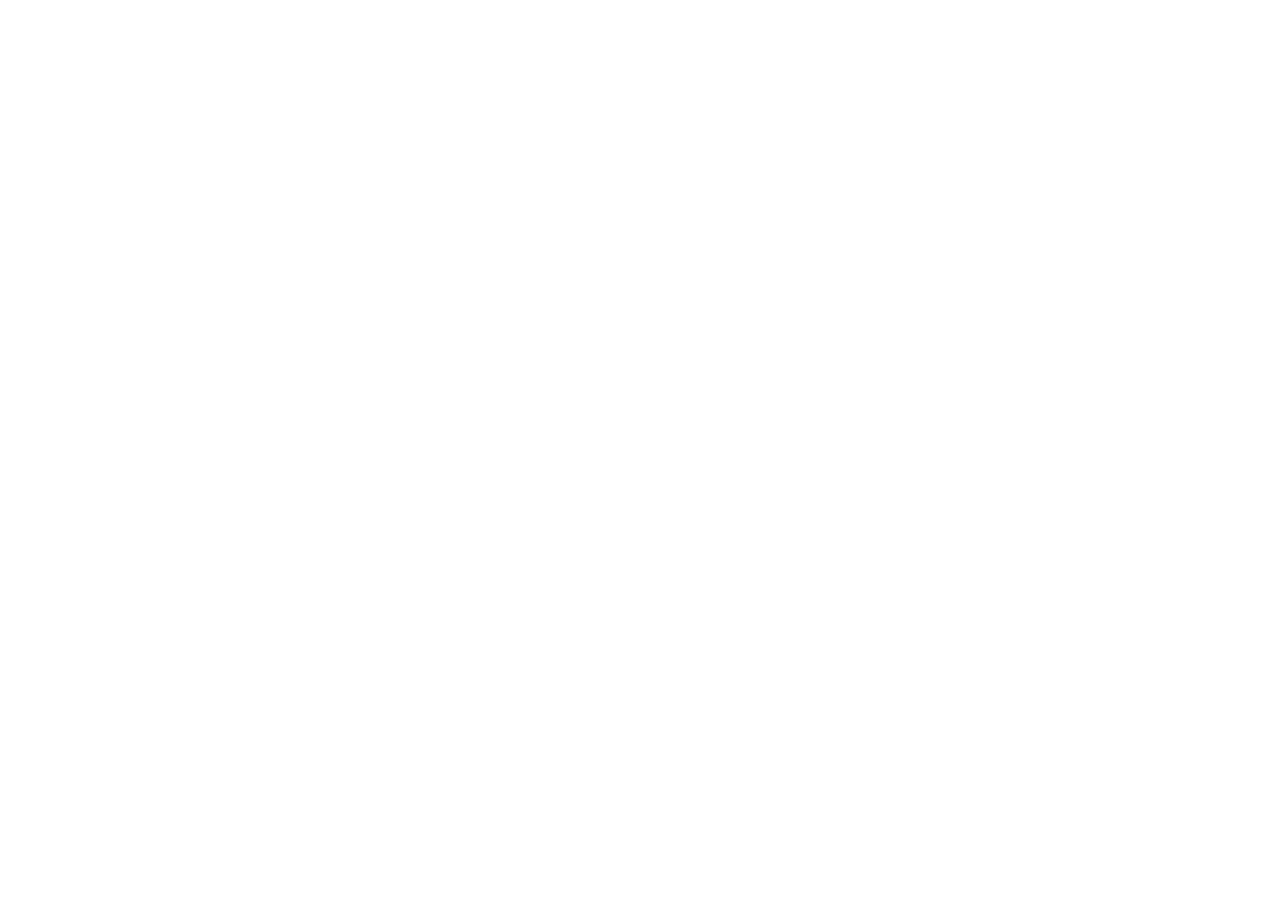
==== index.html @ 22767bd7 "Add files via upload" ====
<!DOCTYPE html>
<html lang="en">
<head>
    <meta charset="UTF-8">
    <meta name="viewport" content="width=device-width, initial-scale=1.0">
    <link rel="stylesheet" href="styles/stylesheet.css">
    <title>Ronald Aalten Poëzie</title>
</head>
<body>
    <header class="outer-container header-section">
        <div class="inner-container header-container">
            <!--nav> Wil je een navigatie bar? </nav-->
        </div>
    </header>
    <main>
        <section class="outer-container body-section">
            <div class="inner-container ">
                <article class="sample-container">

                </article>
                <article class="aboutme"></article>
            </div>
        </section>
    </main>
    <footer class="outer-container footer-section">

    </footer>
</body>
</html>
---- styles/stylesheet.css ----
* {
    margin: 0;
    padding: 0;
}
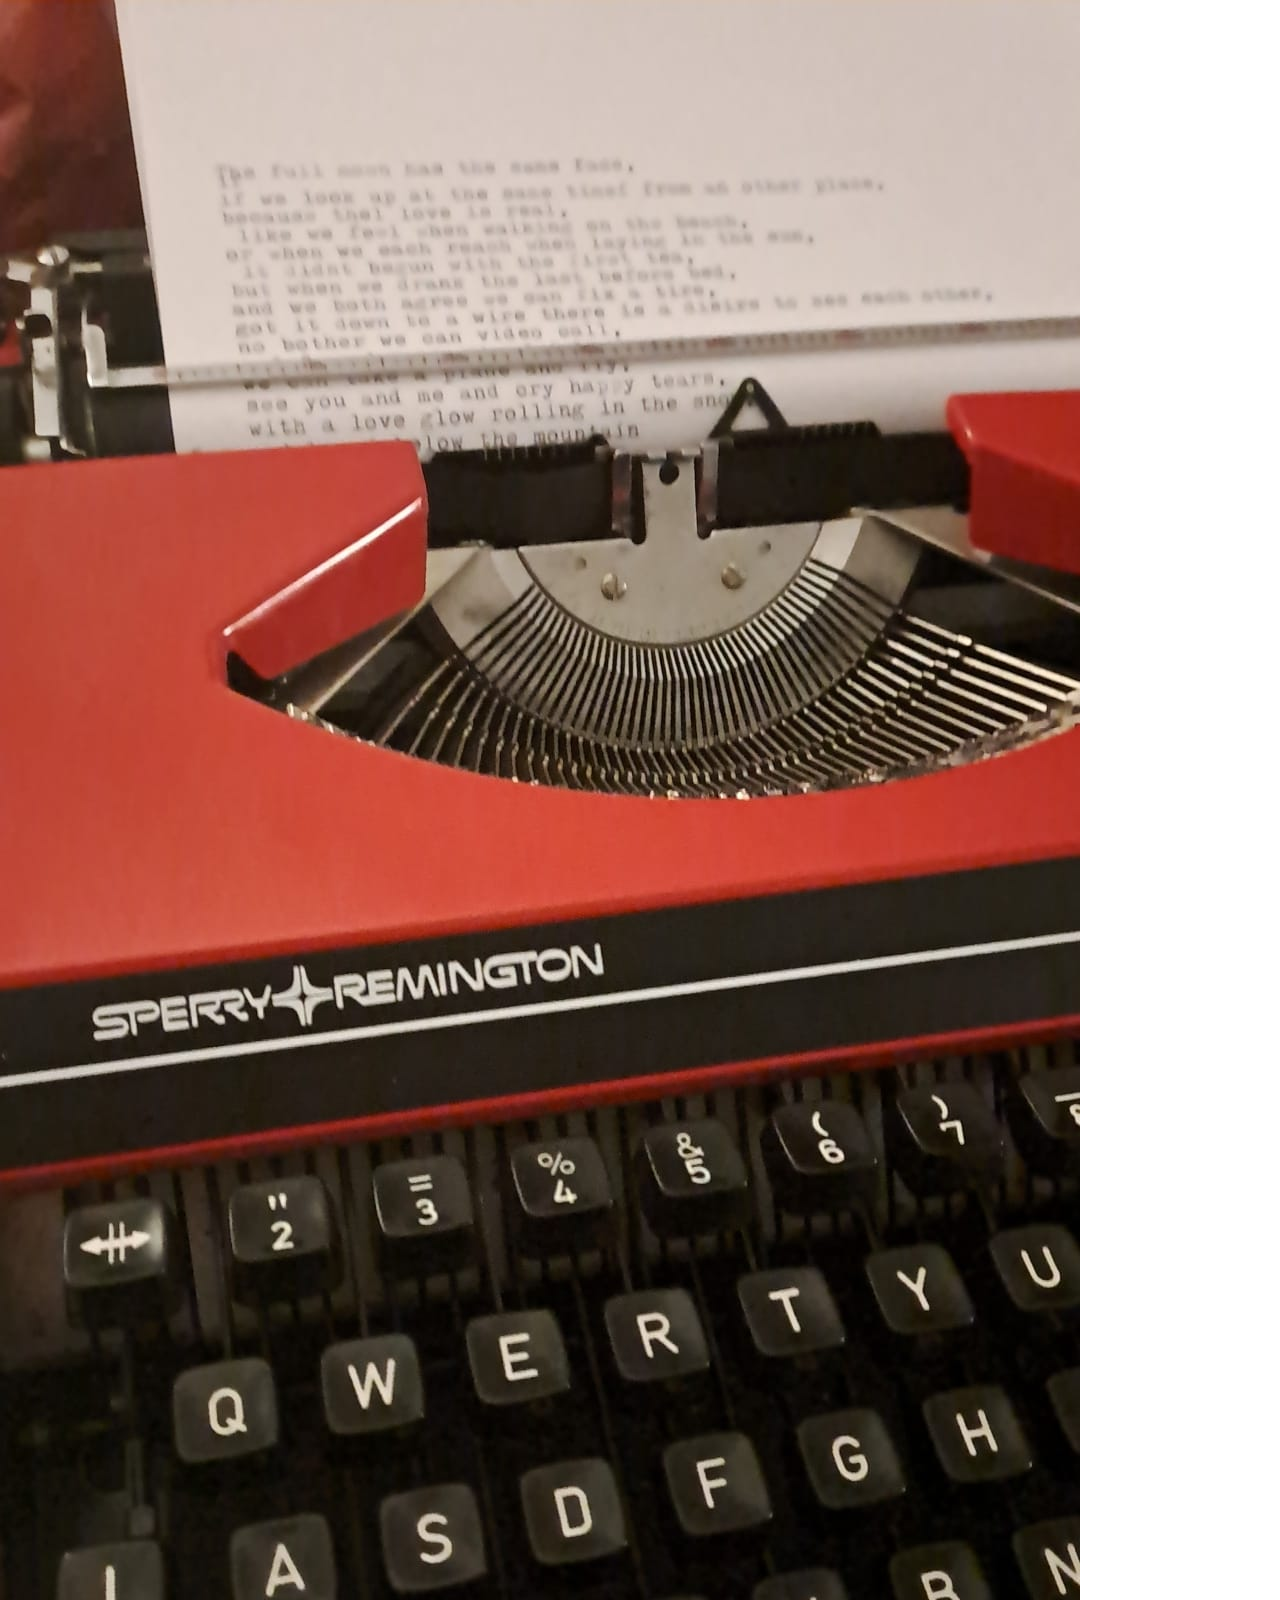
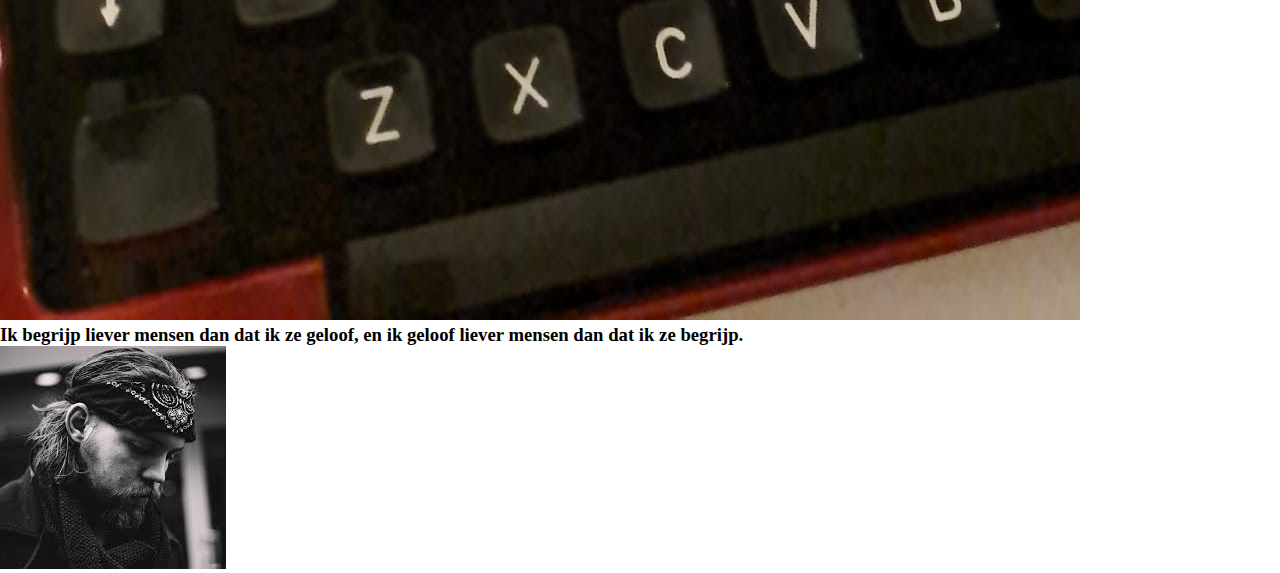
==== commit 9f4f4cf5: "Added Quote and Nav contents" ====
--- a/index.html
+++ b/index.html
@@ -8,8 +8,15 @@
 </head>
 <body>
     <header class="outer-container header-section">
+        <img src="assets/pictures/TypewriterRonald.jpg" alt="Typewriter of Ronald Aalten" srcset="">
         <div class="inner-container header-container">
-            <!--nav> Wil je een navigatie bar? </nav-->
+            <div class="quote_container">
+                <h3>Ik begrijp liever mensen dan dat ik ze geloof, en ik geloof liever mensen dan dat ik ze begrijp.</h3>
+            </div>
+            <div class="picture_container">
+                <img src="assets/pictures/Ronald E Aalten.jpg" alt="Picture of Ronald" srcset="">
+            </div>
+            <!--nav>AboutMe, Gallery, Services, Contact, WoerdeseWoorden</nav-->
         </div>
     </header>
     <main>
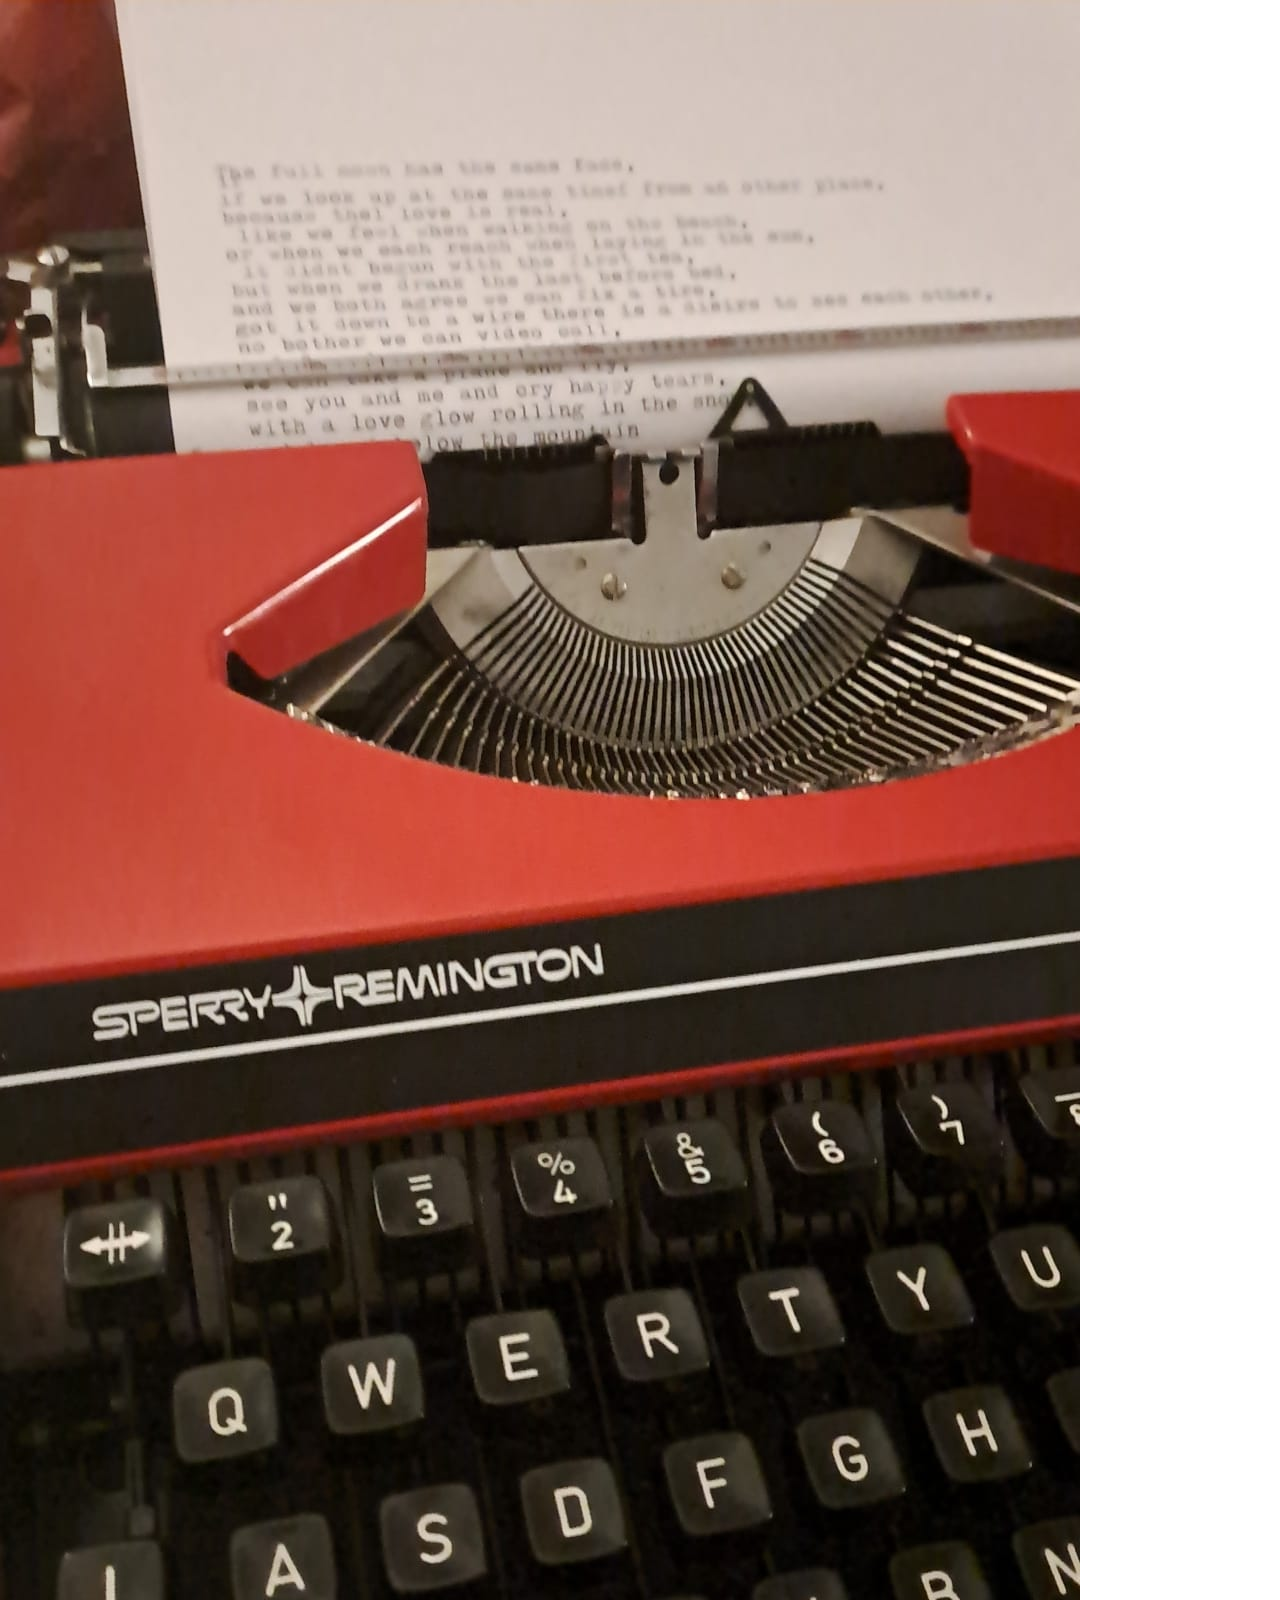
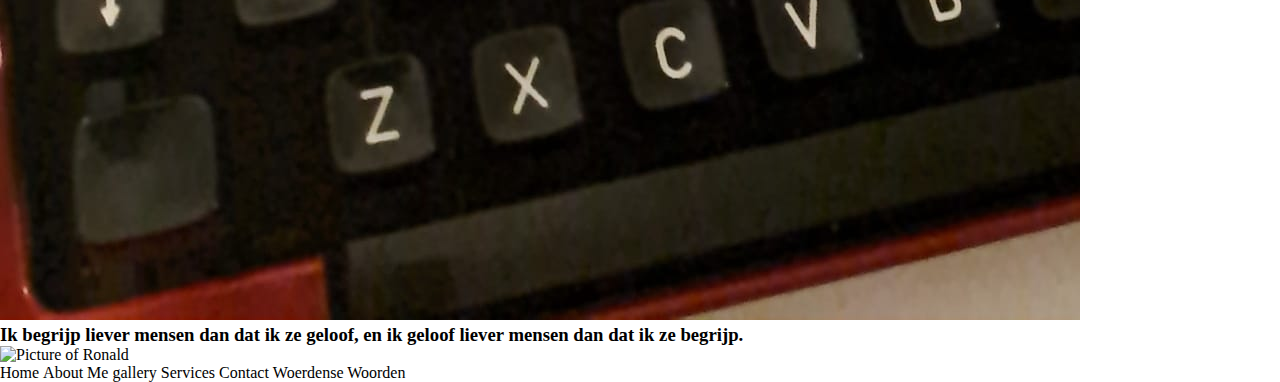
==== commit 5db3b1e7: "added styling and fonts" ====
--- a/index.html
+++ b/index.html
@@ -14,9 +14,17 @@
                 <h3>Ik begrijp liever mensen dan dat ik ze geloof, en ik geloof liever mensen dan dat ik ze begrijp.</h3>
             </div>
             <div class="picture_container">
-                <img src="assets/pictures/Ronald E Aalten.jpg" alt="Picture of Ronald" srcset="">
+                <img src="assets/pictures/" alt="Picture of Ronald" srcset="">
             </div>
             <!--nav>AboutMe, Gallery, Services, Contact, WoerdeseWoorden</nav-->
+            <ul class="nav-bar">
+                <li>Home</li>
+                <li><a href="aboutme.html">About Me</a></li>
+                <li><a href="gallery.html">gallery</a></li>
+                <li><a href="services">Services</a></li>
+                <li><a href="contact.html">Contact</a></li>
+                <li><a href="https://www.facebook.com/profile.php?id=61558173716748">Woerdense Woorden</a></li>
+            </ul>
         </div>
     </header>
     <main>
--- a/styles/stylesheet.css
+++ b/styles/stylesheet.css
@@ -1,4 +1,26 @@
+@import url('https://fonts.googleapis.com/css2?family=DM+Mono:ital,wght@0,300;0,400;0,500;1,300;1,400;1,500&family=Syne+Mono&display=swap');
+.syne-mono-regular {
+    font-family: "Syne Mono", monospace;
+    font-weight: 400;
+    font-style: normal;
+  }
+  
+:root {
+
+}
+
 * {
     margin: 0;
     padding: 0;
+}
+
+.nav-bar li {
+    list-style-type: none;
+    display: inline;
+}
+
+a:link, a:visited {
+    color: var(--header-primary);
+    text-align: center;
+    text-decoration: none;
 }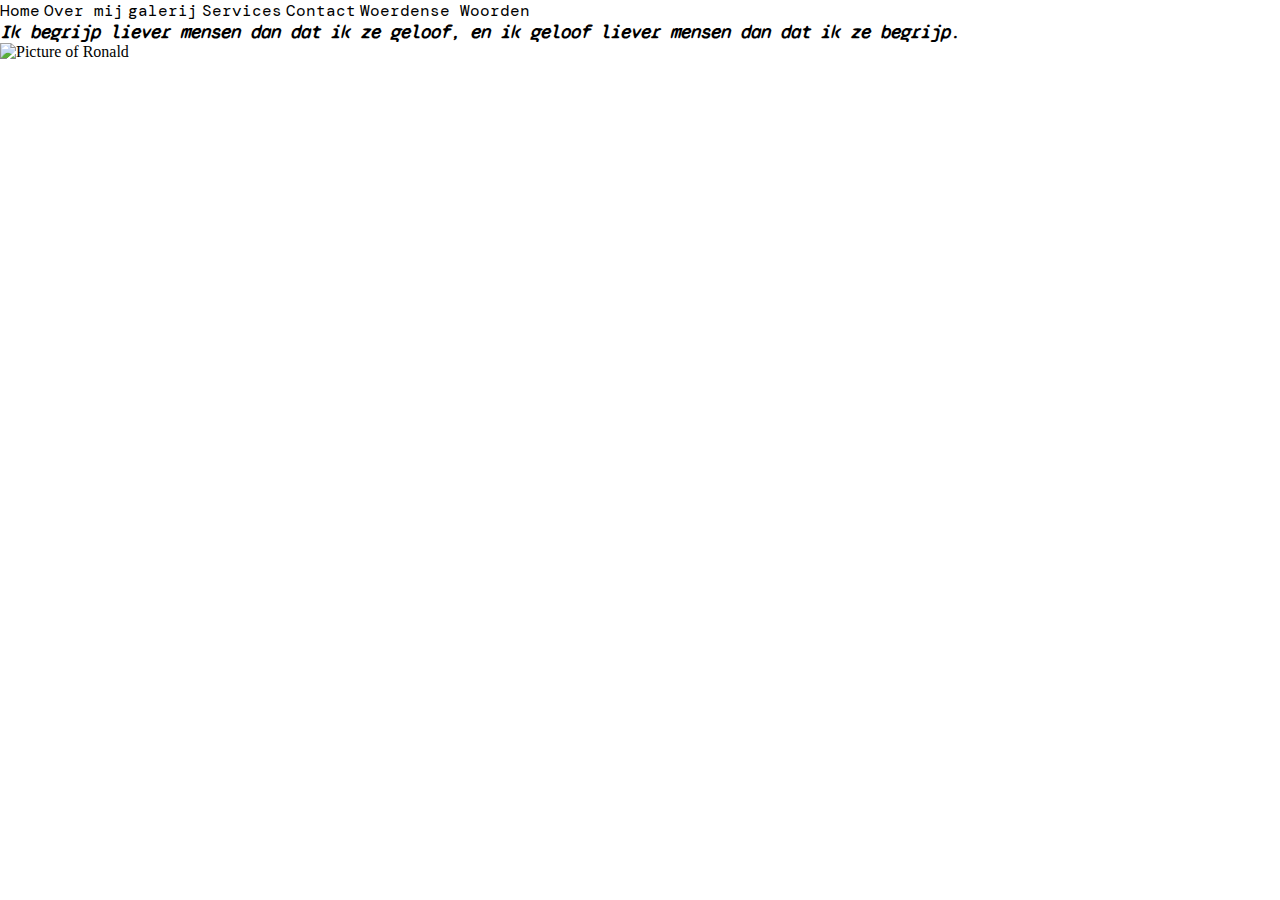
==== commit c3bce1b6: "Rearranged page" ====
--- a/index.html
+++ b/index.html
@@ -8,23 +8,26 @@
 </head>
 <body>
     <header class="outer-container header-section">
-        <img src="assets/pictures/TypewriterRonald.jpg" alt="Typewriter of Ronald Aalten" srcset="">
         <div class="inner-container header-container">
+            <nav class="header-navigation">
+                <ul class="nav-bar">
+                            <!--nav>About Me, Gallery, Services, Contact, Woerdense Woorden</nav-->
+                    <li>Home</li>
+                    <li><a href="aboutme.html">Over mij</a></li>
+                    <li><a href="gallery.html">galerij</a></li>
+                    <li><a href="services">Services</a></li>
+                    <li><a href="contact.html">Contact</a></li>
+                    <li class="WW"><a href="https://www.facebook.com/profile.php?id=61558173716748">Woerdense Woorden</a></li>
+                </ul>
+            </nav>
+        </div>
+        <div class="header-image">
             <div class="quote_container">
                 <h3>Ik begrijp liever mensen dan dat ik ze geloof, en ik geloof liever mensen dan dat ik ze begrijp.</h3>
             </div>
             <div class="picture_container">
                 <img src="assets/pictures/" alt="Picture of Ronald" srcset="">
             </div>
-            <!--nav>AboutMe, Gallery, Services, Contact, WoerdeseWoorden</nav-->
-            <ul class="nav-bar">
-                <li>Home</li>
-                <li><a href="aboutme.html">About Me</a></li>
-                <li><a href="gallery.html">gallery</a></li>
-                <li><a href="services">Services</a></li>
-                <li><a href="contact.html">Contact</a></li>
-                <li><a href="https://www.facebook.com/profile.php?id=61558173716748">Woerdense Woorden</a></li>
-            </ul>
         </div>
     </header>
     <main>
--- a/styles/stylesheet.css
+++ b/styles/stylesheet.css
@@ -4,7 +4,7 @@
     font-weight: 400;
     font-style: normal;
   }
-  
+
 :root {
 
 }
@@ -15,6 +15,7 @@
 }
 
 .nav-bar li {
+    font-family: "DM Mono";
     list-style-type: none;
     display: inline;
 }
@@ -23,4 +24,10 @@
     color: var(--header-primary);
     text-align: center;
     text-decoration: none;
+}
+
+.quote_container {
+    font-family: "Syne Mono", monospace;
+    font-weight: 400;
+    font-style: italic;
 }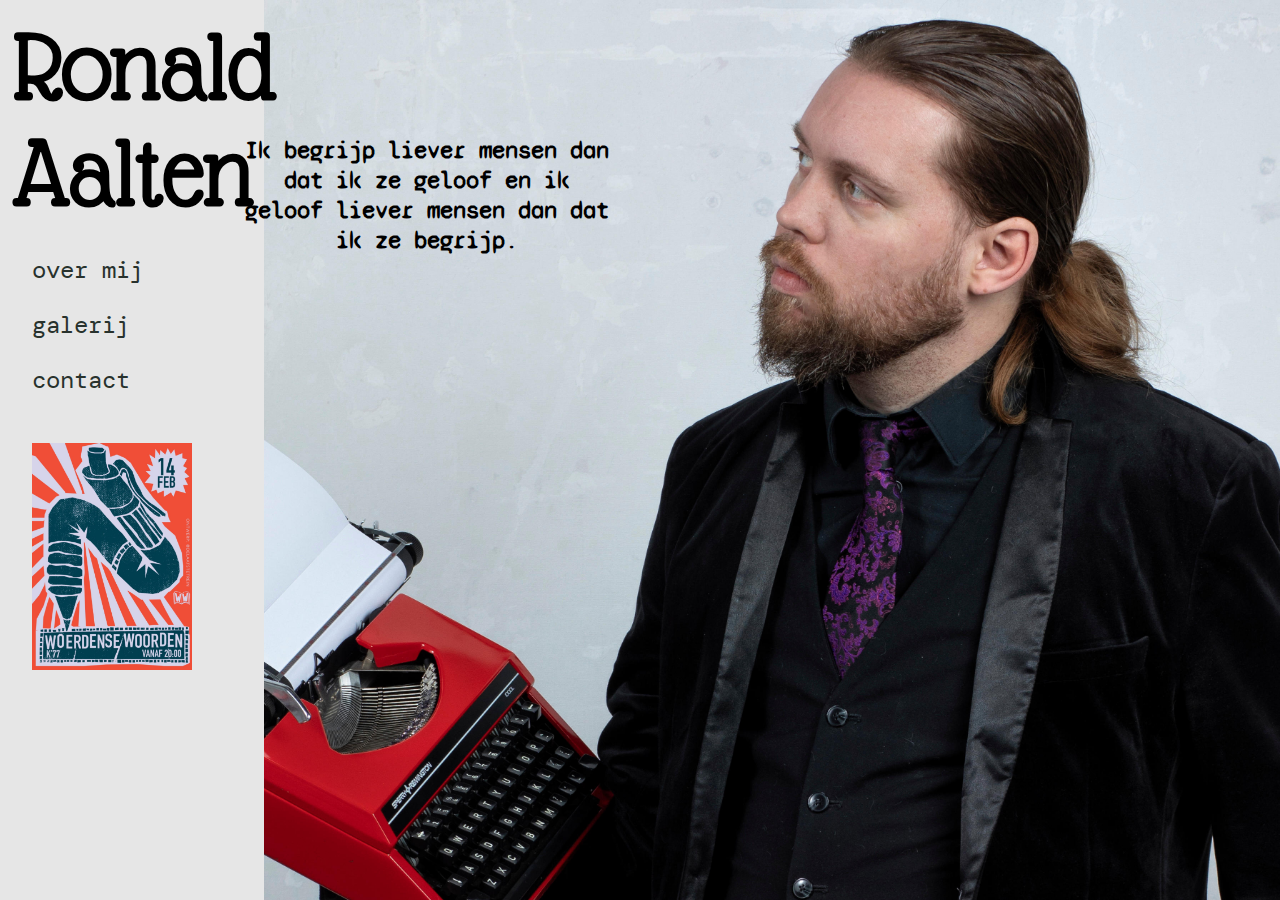
==== commit 50e9bfd1: "added styling, changed index navigation layout" ====
--- a/index.html
+++ b/index.html
@@ -1,47 +1,30 @@
 <!DOCTYPE html>
 <html lang="en">
+
 <head>
     <meta charset="UTF-8">
     <meta name="viewport" content="width=device-width, initial-scale=1.0">
     <link rel="stylesheet" href="styles/stylesheet.css">
     <title>Ronald Aalten Poëzie</title>
 </head>
+
 <body>
-    <header class="outer-container header-section">
-        <div class="inner-container header-container">
-            <nav class="header-navigation">
-                <ul class="nav-bar">
-                            <!--nav>About Me, Gallery, Services, Contact, Woerdense Woorden</nav-->
-                    <li>Home</li>
-                    <li><a href="aboutme.html">Over mij</a></li>
+    <header class="header-main hero-container">
+        <div class="header-main-name">
+            <nav class="header-main-nav">
+                <div class="header-main-title"><h1>Ronald<br>Aalten</h1></div>
+                <ul class="nav-list">
+                    <li><a href="aboutme.html">over mij</a></li>
                     <li><a href="gallery.html">galerij</a></li>
-                    <li><a href="services">Services</a></li>
-                    <li><a href="contact.html">Contact</a></li>
-                    <li class="WW"><a href="https://www.facebook.com/profile.php?id=61558173716748">Woerdense Woorden</a></li>
+                    <li><a href="contact.html">contact</a></li>
                 </ul>
+                <div class="nav-ext">
+                    <a class="nav-ext-ww-fb" href="https://www.facebook.com/profile.php?id=61558173716748"><img src="assets/pictures/wwposter.jpg" alt="Woerdense Woorden poster">
+                    </a>
+                </div>
             </nav>
         </div>
-        <div class="header-image">
-            <div class="quote_container">
-                <h3>Ik begrijp liever mensen dan dat ik ze geloof, en ik geloof liever mensen dan dat ik ze begrijp.</h3>
-            </div>
-            <div class="picture_container">
-                <img src="assets/pictures/" alt="Picture of Ronald" srcset="">
-            </div>
-        </div>
+        <div class="hero-quote"><h3>Ik begrijp liever mensen dan dat ik ze geloof en ik geloof liever mensen dan dat ik ze begrijp.</h3></div>
     </header>
-    <main>
-        <section class="outer-container body-section">
-            <div class="inner-container ">
-                <article class="sample-container">
-
-                </article>
-                <article class="aboutme"></article>
-            </div>
-        </section>
-    </main>
-    <footer class="outer-container footer-section">
-
-    </footer>
 </body>
 </html>--- a/styles/stylesheet.css
+++ b/styles/stylesheet.css
@@ -1,12 +1,60 @@
-@import url('https://fonts.googleapis.com/css2?family=DM+Mono:ital,wght@0,300;0,400;0,500;1,300;1,400;1,500&family=Syne+Mono&display=swap');
+
+@import url('https://fonts.googleapis.com/css2?family=DM+Mono:ital,wght@0,300;0,400;0,500;1,300;1,400;1,500&family=Glass+Antiqua&family=Syne+Mono&display=swap');
+
 .syne-mono-regular {
     font-family: "Syne Mono", monospace;
     font-weight: 400;
     font-style: normal;
   }
 
+  .dm-mono-light {
+    font-family: "DM Mono", monospace;
+    font-weight: 300;
+    font-style: normal;
+  }
+  
+  .dm-mono-regular {
+    font-family: "DM Mono", monospace;
+    font-weight: 400;
+    font-style: normal;
+  }
+  
+  .dm-mono-medium {
+    font-family: "DM Mono", monospace;
+    font-weight: 500;
+    font-style: normal;
+  }
+  
+  .dm-mono-light-italic {
+    font-family: "DM Mono", monospace;
+    font-weight: 300;
+    font-style: italic;
+  }
+  
+  .dm-mono-regular-italic {
+    font-family: "DM Mono", monospace;
+    font-weight: 400;
+    font-style: italic;
+  }
+  
+  .dm-mono-medium-italic {
+    font-family: "DM Mono", monospace;
+    font-weight: 500;
+    font-style: italic;
+  }
+  
+  .glass-antiqua-regular {
+    font-family: "Glass Antiqua", cursive;
+    font-weight: 400;
+    font-style: normal;
+  }
+
+/*----------------------------------------*/  
+
 :root {
-
+    --nav-bg: rgb(230, 230, 230);
+    --nav-a: rgb(40, 50, 45);
+    --nav-a-active: rgb(106, 112, 105);
 }
 
 * {
@@ -14,20 +62,79 @@
     padding: 0;
 }
 
-.nav-bar li {
-    font-family: "DM Mono";
-    list-style-type: none;
-    display: inline;
+/*----------------------------------------*/ 
+
+body {
+    font-size: 1.25rem;
+    background-image: url("../assets/pictures/Hero.svg");
+    background-repeat: no-repeat;
+    background-size: cover;
+    background-position: top left;
+    display: grid;
+    grid-template-columns: 15rem 1fr;
+    gap: 2rem;
 }
 
-a:link, a:visited {
-    color: var(--header-primary);
+.header-main-title {
+    font-family: "Glass Antiqua", cursive;
+    font-size: 3.2rem;
+    padding: 5%;
+}
+
+.hero-container {
+    display: flex;
+}
+.hero-quote {
+    position: absolute;
+    top: 15%;
+    left: 19%;
+    width: 23rem;
+    font-family: "Syne Mono", monospace;
     text-align: center;
+    font-size: 1.3rem;
+}
+
+nav {
+    min-height: 100vh;
+    position: sticky;
+    top: 0;
+    max-height: 100svh;
+    background-color: var(--nav-bg);
+}
+
+.nav-list {
+    margin: 0;
+    padding: 0;
+    list-style: none;
+
+    display: grid;
+    gap: 1.5rem;
+    padding-block: 2rem;
+
+    padding: 1rem 2rem;
+
+    font-family: "DM mono", monospace;
+    font-size: 1.5rem;
+}
+
+.nav-list a {
+    color: var(--nav-a);
     text-decoration: none;
 }
 
-.quote_container {
-    font-family: "Syne Mono", monospace;
-    font-weight: 400;
-    font-style: italic;
+.nav-list a:visited {
+    color: var(--nav-a);
+}
+
+.nav-list a:hover, a:focus {
+    color: var(--nav-a-active);
+}
+
+.nav-list a:active {
+    color: var(--nav-a-active);
+}
+
+.nav-ext-ww-fb img {
+    width: 10rem;
+    padding: 2rem;
 }